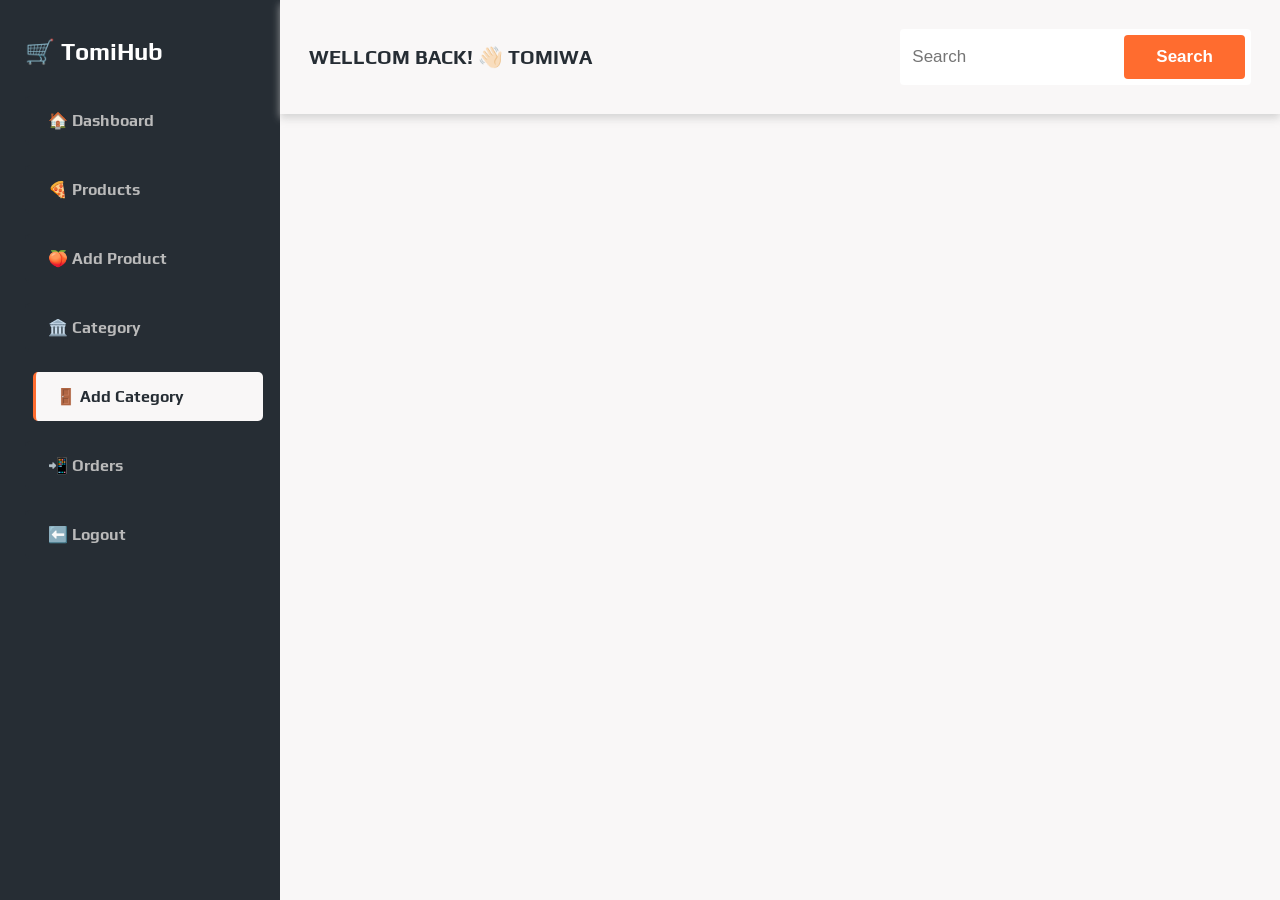
==== admin/pages/add_category.html @ 70762198 "Duplicating Header & Sidebar to other page" ====
<!DOCTYPE html>
<html lang="en">
<head>
  <meta charset="UTF-8">
  <meta name="viewport" content="width=device-width, initial-scale=1.0">
  <title>Add Category</title>
  <link rel="icon" href="data:image/svg+xml,<svg xmlns='http://www.w3.org/2000/svg' viewBox='0 0 100 100'><text y='.9em' font-size='90'>🛒</text></svg>">
  <link rel="stylesheet" href="../css/variable.css">
  <link rel="stylesheet" href="../css/index.css">
</head>
<body>
  <!--====== HEADER ======== -->
  <header>
    <div class="greeting">
      WELlCOM back! 👋🏻 tomiwa
    </div>
    <div class="search-box">
      <input type="text" placeholder="Search">
      <button>Search</button>
    </div>
  </header>

  <!--=========== SIDE BAR =========== -->
  <aside>
    <div class="logo">
      🛒 TomiHub
    </div>
    <ul>
      <a href="index.html"><li>🏠 Dashboard</li></a>
      <a href="product.html"><li>🍕 Products</li></a>
      <a href="add_product.html"><li>🍑 Add Product</li></a>
      <a href="category.html"><li>🏛️ Category</li></a>
      <a href="add_category.html"class="active"><li>🚪 Add Category</li></a>
      <a href="order.html"><li>📲 Orders</li></a>
      <a href=""><li>⬅️ Logout</li></a>
    </ul>
  </aside>
  <main>
    <!-- ALL YOUR CODE SHOULD BE HERE -->
  </main>
</body>
</html>
---- admin/css/variable.css ----
@import url('https://fonts.googleapis.com/css2?family=Play:wght@400;700&display=swap');
:root{
  --font-family: "Play", sans-serif;
  --dark-color: #262D34;
  --light-pinkish-bg: #F9F7F7;
  --heading-fs: 1.25rem;
  --link-fs: 16px;
  --th-bg: #F6F8FB;
  --red-like-color: #FF6C2F;
}

*{
  padding: 0;
  margin: 0;
  box-sizing: border-box;
  list-style: none;
  text-decoration: none;
}
body{
  font-family: var(--font-family);
  color: var(--dark-color);
  background-color: var(--light-pinkish-bg);
}
img{
  width: 100%;
  display: block;
}
---- admin/css/index.css ----
body{
  position: relative;
}
header{
  display: flex;
  justify-content: space-between;
  align-items: center;
  position: fixed;
  left: 280px;
  right: 0;
  top: 0;
  padding: 29px;
  background-color: var(--light-pinkish-bg);
  box-shadow: 0 4px 8px rgba(196, 196, 196, 0.704);
  z-index: 9999;
}
header .greeting{
  font-size: var(--heading-fs);
  font-weight: 700;
  text-transform: uppercase;
}
header .search-box{
  padding: 6px;
  border-radius: 4px;
  font-size: 16px;
  /* border: 1px solid var(--dark-color); */
  display: flex;
  padding-left: 12px;
  background-color: white;
}
header input{
  border: none;
  background-color: transparent;
  outline: none;
  font-size: 17px;
  color: var(--dark-color);
}
header button{
  padding: 12px  32px;  
  border: none;
  background-color: var(--red-like-color);
  color: white;
  font-size: 17px;
  font-weight: 600;
  border-radius: 4px;
}
/*======== SIDE BAR ========= */
aside{
  background-color: var(--dark-color);
  position: fixed;
  top: 0;
  left: 0;
  width: 280px;
  bottom: 0;
  color: white;
  padding: 38px 25px;
}
.logo{
  font-size:  1.5rem;
  font-weight: bold;
}
aside ul{
  margin-top: 30px;
  display: flex;
  flex-direction: column;
  gap: 20px;
}
aside a{
  color: rgb(186, 186, 186);
  font-size: var(--link-fs);
  font-weight: bold;
  transition: 0.4s;
}
aside li{
  border-left: solid var(--dark-color);
  border-radius: 5px;
  padding: 15px 20px;
  transition: 0.4s;
}
aside a:hover{
  color: var(--dark-color);
  li{
    border-left: solid var(--red-like-color);
    background-color: #F9F7F7;
    transform: translateX(8px);
  }
}
.active{
  color: var(--dark-color);
  li{
    border-left: solid var(--red-like-color);
    background-color: #F9F7F7;
    transform: translateX(8px);
  }
}
/*=========== MAIN============= */
main{
  position: absolute;
  left: 280px;
  top: 120px;
  right: 0;
}
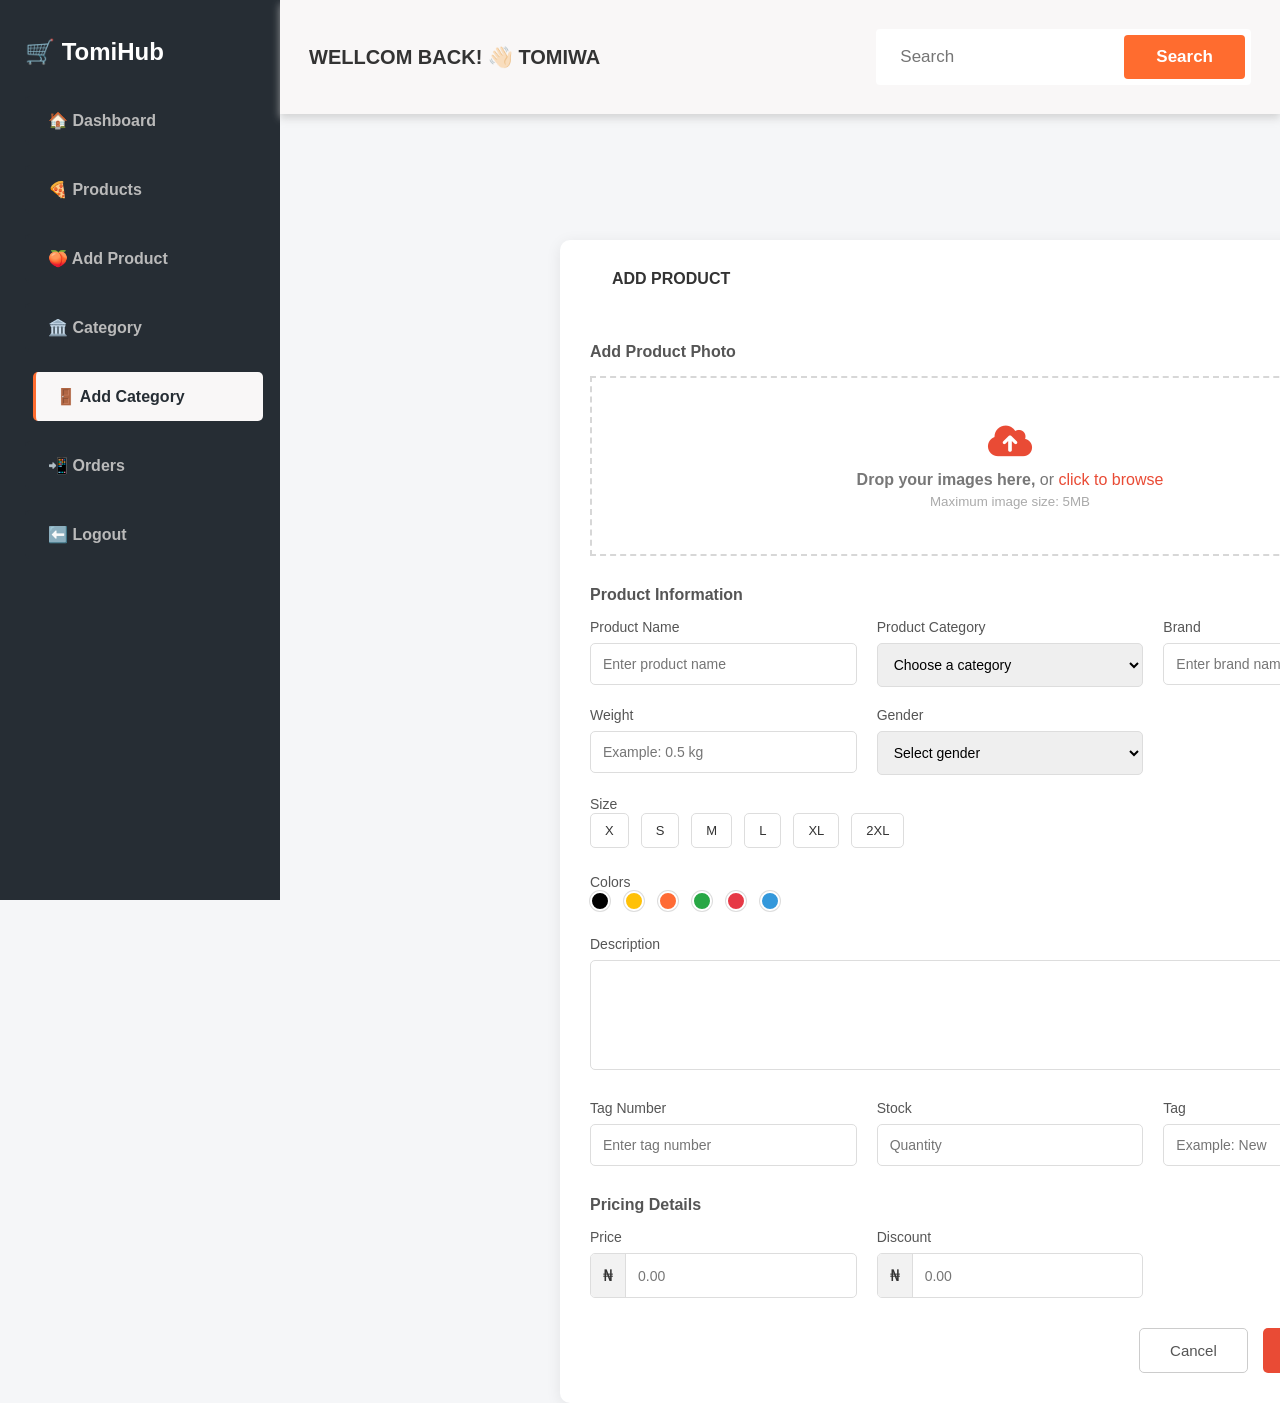
==== commit a4c50f6a: "mess" ====
--- a/admin/pages/add_category.html
+++ b/admin/pages/add_category.html
@@ -7,6 +7,9 @@
   <link rel="icon" href="data:image/svg+xml,<svg xmlns='http://www.w3.org/2000/svg' viewBox='0 0 100 100'><text y='.9em' font-size='90'>🛒</text></svg>">
   <link rel="stylesheet" href="../css/variable.css">
   <link rel="stylesheet" href="../css/index.css">
+  <link rel="stylesheet" href="../css/add_category.css">
+  <link rel="stylesheet" href="https://cdnjs.cloudflare.com/ajax/libs/font-awesome/6.5.2/css/all.min.css">
+
 </head>
 <body>
   <!--====== HEADER ======== -->
@@ -37,6 +40,226 @@
   </aside>
   <main>
     <!-- ALL YOUR CODE SHOULD BE HERE -->
+
+    <main class="container">
+
+        <h2>Add Product</h2>
+        <section>
+            <h4>Add Product Photo</h4>
+
+            <label for="product-image" class="upload-box">
+                <i class="fa-solid fa-cloud-arrow-up"></i>
+
+                <p>
+                    <strong>Drop your images here,</strong>
+                    or <span>click to browse</span>
+                </p>
+
+                <small>Maximum image size: 5MB</small>
+            </label>
+
+            <input type="file" id="product-image" accept="image/*">
+        </section>
+
+        <section>
+            <h4>Product Information</h4>
+
+            <div class="grid">
+
+                <div class="input-box">
+                    <label>Product Name</label>
+                    <input type="text" placeholder="Enter product name">
+                </div>
+
+                <div class="input-box">
+                    <label>Product Category</label>
+
+                    <select>
+                        <option>Choose a category</option>
+                        <option>T-Shirts</option>
+                        <option>Shirts</option>
+                        <option>Jeans</option>
+                        <option>Shoes</option>
+                        <option>Oversized Hoodie</option>
+                    </select>
+                </div>
+
+                <div class="input-box">
+                    <label>Brand</label>
+                    <input type="text" placeholder="Enter brand name">
+                </div>
+
+                <div class="input-box">
+                    <label>Weight</label>
+                    <input type="text" placeholder="Example: 0.5 kg">
+                </div>
+
+                <div class="input-box">
+                    <label>Gender</label>
+
+                    <select>
+                        <option>Select gender</option>
+                        <option>Male</option>
+                        <option>Female</option>
+                        <option>Unisex</option>
+                    </select>
+                </div>
+
+            </div>
+
+            <div class="size-section">
+
+                <label>Size</label>
+
+                <div class="sizes">
+
+                    <label>
+                        <input type="checkbox">
+                        <span>X</span>
+                    </label>
+
+                    <label>
+                        <input type="checkbox">
+                        <span>S</span>
+                    </label>
+
+                    <label>
+                        <input type="checkbox">
+                        <span>M</span>
+                    </label>
+
+                    <label>
+                        <input type="checkbox">
+                        <span>L</span>
+                    </label>
+
+                    <label>
+                        <input type="checkbox">
+                        <span>XL</span>
+                    </label>
+
+                    <label>
+                        <input type="checkbox">
+                        <span>2XL</span>
+                    </label>
+
+                </div>
+
+            </div>
+
+            <div class="color-section">
+
+                <label>Colors</label>
+
+                <div class="colors">
+
+                    <button class="color black"></button>
+                    <button class="color yellow"></button>
+                    <button class="color orange"></button>
+                    <button class="color green"></button>
+                    <button class="color red"></button>
+                    <button class="color blue"></button>
+
+                </div>
+
+            </div>
+
+            <div class="input-box description">
+
+                <label>Description</label>
+
+                <textarea
+                    placeholder="Enter description about the product">
+                </textarea>
+
+            </div>
+
+        </section>
+
+        <section>
+
+            <div class="grid">
+
+                <div class="input-box">
+                    <label>Tag Number</label>
+                    <input type="text" placeholder="Enter tag number">
+                </div>
+
+                <div class="input-box">
+                    <label>Stock</label>
+                    <input type="number" placeholder="Quantity">
+                </div>
+
+                <div class="input-box">
+                    <label>Tag</label>
+                    <input type="text" placeholder="Example: New">
+                </div>
+
+            </div>
+
+        </section>
+
+        <section>
+
+            <h4>Pricing Details</h4>
+
+            <div class="grid">
+
+                <div class="input-box">
+
+                    <label>Price</label>
+
+                    <div class="money-input">
+
+                        <span>₦</span>
+
+                        <input
+                            type="number"
+                            placeholder="0.00">
+
+                    </div>
+
+                </div>
+
+
+                <div class="input-box">
+
+                    <label>Discount</label>
+
+                    <div class="money-input">
+
+                        <span>₦</span>
+
+                        <input
+                            type="number"
+                            placeholder="0.00">
+
+                    </div>
+
+                </div>
+
+            </div>
+
+        </section>
+
+        <div class="buttons">
+
+            <button class="cancel">
+                Cancel
+            </button>
+
+            <button class="save">
+
+                <i class="fa-solid fa-floppy-disk"></i>
+
+                Save Product
+
+            </button>
+
+        </div>
+
+    </main>
+    
   </main>
 </body>
 </html>
--- a/admin/css/index.css
+++ b/admin/css/index.css
@@ -99,4 +99,59 @@
   left: 280px;
   top: 120px;
   right: 0;
-}+  padding-inline: 40px;
+  padding-block: 40px;;
+}
+.statistic_container{
+  display: grid;
+  grid-template-columns: repeat(2, 1fr);
+  gap: 20px;
+  /* margin-top: 40px; */
+}
+ .box{
+  background-color: white;
+  padding: 30px 24px;
+  border-top-left-radius: 12px;
+  border-top-right-radius: 12px;
+  display: flex;
+  justify-content: space-between;
+  align-items: center;
+  border-bottom: 2px solid var(--red-like-color);
+}
+.product_box , .category_box{
+  border-bottom: 2px solid var(--dark-color);
+}
+.box span{
+  font-size: 20px;
+}
+.table-container{
+  background-color: white;
+  margin-top: 40px;
+  padding-block: 20px;
+  border-radius: 10px;
+}
+h2{
+  font-size: var(--link-fs);
+  padding-inline:  22px;
+  padding-block: 0 25px;
+  text-transform: uppercase;
+}
+table{
+  width: 100%;
+  font-size: var(--link-fs);
+  border-collapse: collapse;
+
+}
+thead{
+  background-color: var(--th-bg);
+}
+
+td,th{
+  padding-block: 28px;
+  padding-left: 22px;
+  text-align: left;
+  border-bottom: 1px solid var(--dark-color);
+}
+tr:hover{
+  background-color: rgba(241, 241, 241, 0.637);
+}
--- a/admin/css/add_category.css
+++ b/admin/css/add_category.css
@@ -0,0 +1,312 @@
+* {
+    margin: 0;
+    padding: 0;
+    box-sizing: border-box;
+}
+
+body {
+    font-family: Arial, sans-serif;
+    background-color: #f5f6f8;
+    color: #333;
+    padding: 30px;
+}
+
+.container {
+    width: 90%;
+    max-width: 1100px;
+    margin: auto;
+    background-color: white;
+    padding: 30px;
+    border-radius: 10px;
+    box-shadow: 0 3px 15px rgba(0, 0, 0, 0.08);
+}
+
+h2 {
+    margin-bottom: 30px;
+}
+
+h4 {
+    margin-bottom: 15px;
+    color: #555;
+}
+
+section {
+    margin-bottom: 30px;
+}
+
+.upload-box {
+    height: 180px;
+    border: 2px dashed #d7d7d7;
+
+    display: flex;
+    flex-direction: column;
+
+    justify-content: center;
+    align-items: center;
+
+    cursor: pointer;
+
+    color: #777;
+}
+
+.upload-box i {
+    color: #e94b35;
+    font-size: 35px;
+
+    margin-bottom: 12px;
+}
+
+.upload-box p {
+    margin-bottom: 5px;
+}
+
+.upload-box span {
+    color: #e94b35;
+}
+
+.upload-box small {
+    color: #aaa;
+}
+
+#product-image {
+    display: none;
+}
+
+.grid {
+    display: grid;
+
+    grid-template-columns:
+        repeat(3, 1fr);
+
+    gap: 20px;
+}
+
+.input-box {
+    display: flex;
+
+    flex-direction: column;
+}
+
+.input-box label,
+.size-section > label,
+.color-section > label {
+    font-size: 14px;
+
+    margin-bottom: 8px;
+
+    color: #555;
+}
+
+input,
+select,
+textarea {
+    width: 100%;
+
+    border: 1px solid #ddd;
+
+    padding: 12px;
+
+    border-radius: 5px;
+
+    outline: none;
+
+    font-size: 14px;
+}
+
+input:focus,
+select:focus,
+textarea:focus {
+    border-color: #e94b35;
+}
+
+.size-section {
+    margin-top: 20px;
+}
+
+.sizes {
+    display: flex;
+
+    flex-wrap: wrap;
+
+    gap: 12px;
+}
+
+.sizes label {
+    position: relative;
+
+    cursor: pointer;
+}
+
+.sizes input {
+    display: none;
+}
+
+.sizes span {
+    display: block;
+
+    padding: 9px 14px;
+
+    border: 1px solid #ddd;
+
+    border-radius: 5px;
+
+    font-size: 13px;
+}
+
+.sizes input:checked + span {
+    background-color: #e94b35;
+
+    color: white;
+
+    border-color: #e94b35;
+}
+
+.color-section {
+    margin-top: 25px;
+}
+
+.colors {
+    display: flex;
+
+    gap: 14px;
+}
+
+.color {
+    width: 20px;
+
+    height: 20px;
+
+    border-radius: 50%;
+
+    border: 2px solid white;
+
+    cursor: pointer;
+
+    box-shadow:
+        0 0 0 1px #ddd;
+}
+
+.black {
+    background-color: black;
+}
+
+.yellow {
+    background-color: #ffc107;
+}
+
+.orange {
+    background-color: #ff6b35;
+}
+
+.green {
+    background-color: #28a745;
+}
+
+.red {
+    background-color: #e63946;
+}
+
+.blue {
+    background-color: #3498db;
+}
+
+.description {
+    margin-top: 25px;
+}
+
+textarea {
+    height: 110px;
+
+    resize: vertical;
+}
+
+.money-input {
+    display: flex;
+
+    align-items: center;
+
+    border: 1px solid #ddd;
+
+    border-radius: 5px;
+
+    overflow: hidden;
+}
+
+.money-input span {
+    padding: 12px;
+
+    background-color: #f2f2f2;
+
+    border-right: 1px solid #ddd;
+}
+
+.money-input input {
+    border: none;
+}
+
+.buttons {
+    display: flex;
+
+    justify-content: flex-end;
+
+    gap: 15px;
+
+    margin-top: 30px;
+}
+
+.buttons button {
+    border: none;
+
+    padding: 13px 30px;
+
+    border-radius: 5px;
+
+    cursor: pointer;
+
+    font-size: 15px;
+}
+
+.cancel {
+    background-color: white;
+
+    border: 1px solid #ccc !important;
+
+    color: #555;
+}
+
+.save {
+    background-color: #e94b35;
+
+    color: white;
+}
+
+.save:hover {
+    background-color: #c93d2a;
+}
+
+/* Responsive Design */
+@media (max-width: 768px) {
+
+    body {
+        padding: 10px;
+    }
+
+    .container {
+        width: 100%;
+
+        padding: 20px;
+    }
+
+    .grid {
+        grid-template-columns: 1fr;
+    }
+
+    .buttons {
+        flex-direction: column;
+    }
+
+    .buttons button {
+        width: 100%;
+    }
+
+}
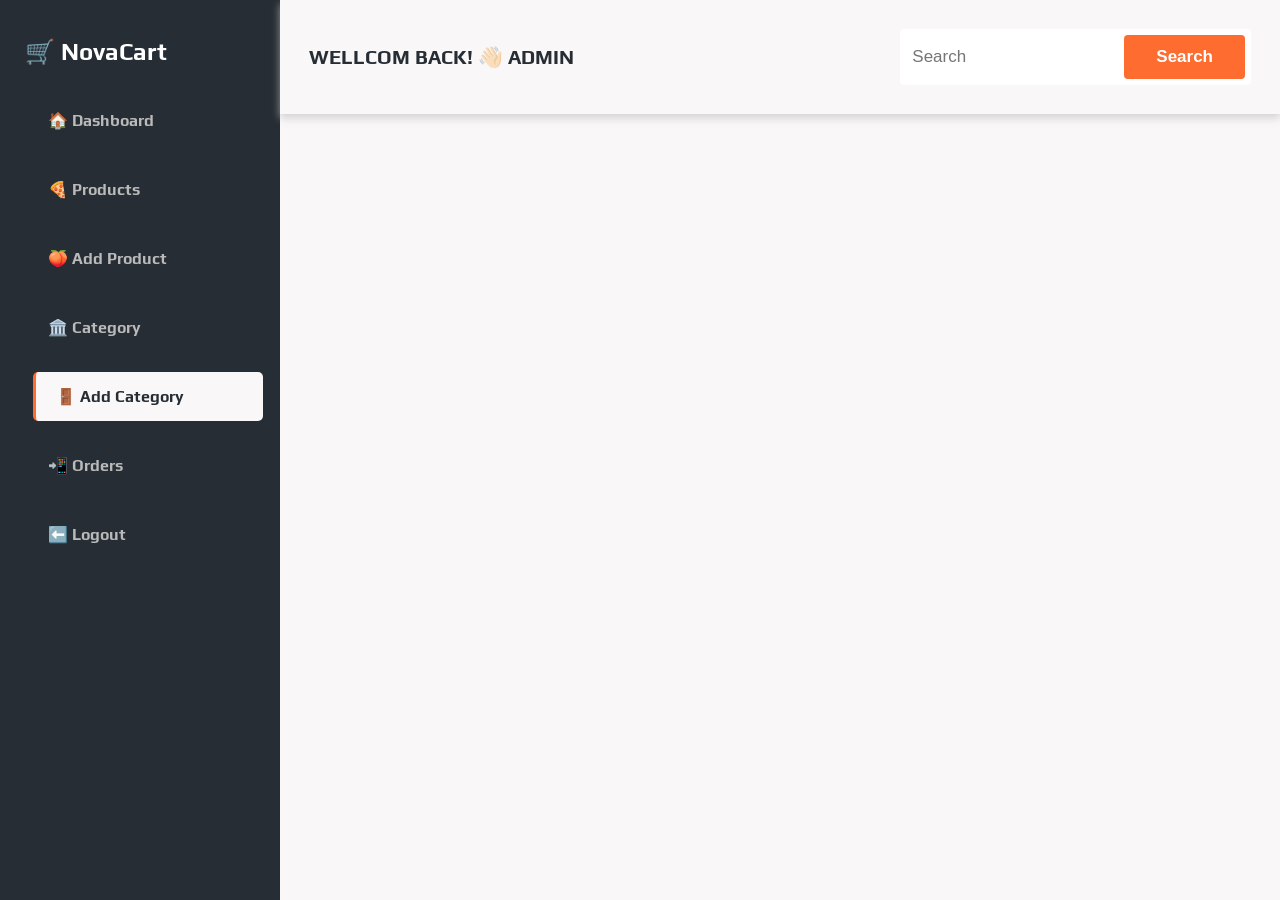
==== commit 35002600: "Adding tomiwa order and login code" ====
--- a/admin/pages/add_category.html
+++ b/admin/pages/add_category.html
@@ -7,15 +7,12 @@
   <link rel="icon" href="data:image/svg+xml,<svg xmlns='http://www.w3.org/2000/svg' viewBox='0 0 100 100'><text y='.9em' font-size='90'>🛒</text></svg>">
   <link rel="stylesheet" href="../css/variable.css">
   <link rel="stylesheet" href="../css/index.css">
-  <link rel="stylesheet" href="../css/add_category.css">
-  <link rel="stylesheet" href="https://cdnjs.cloudflare.com/ajax/libs/font-awesome/6.5.2/css/all.min.css">
-
 </head>
 <body>
   <!--====== HEADER ======== -->
   <header>
     <div class="greeting">
-      WELlCOM back! 👋🏻 tomiwa
+      WELlCOM back! 👋🏻 Admin
     </div>
     <div class="search-box">
       <input type="text" placeholder="Search">
@@ -26,7 +23,7 @@
   <!--=========== SIDE BAR =========== -->
   <aside>
     <div class="logo">
-      🛒 TomiHub
+      🛒 NovaCart
     </div>
     <ul>
       <a href="index.html"><li>🏠 Dashboard</li></a>
@@ -40,226 +37,6 @@
   </aside>
   <main>
     <!-- ALL YOUR CODE SHOULD BE HERE -->
-
-    <main class="container">
-
-        <h2>Add Product</h2>
-        <section>
-            <h4>Add Product Photo</h4>
-
-            <label for="product-image" class="upload-box">
-                <i class="fa-solid fa-cloud-arrow-up"></i>
-
-                <p>
-                    <strong>Drop your images here,</strong>
-                    or <span>click to browse</span>
-                </p>
-
-                <small>Maximum image size: 5MB</small>
-            </label>
-
-            <input type="file" id="product-image" accept="image/*">
-        </section>
-
-        <section>
-            <h4>Product Information</h4>
-
-            <div class="grid">
-
-                <div class="input-box">
-                    <label>Product Name</label>
-                    <input type="text" placeholder="Enter product name">
-                </div>
-
-                <div class="input-box">
-                    <label>Product Category</label>
-
-                    <select>
-                        <option>Choose a category</option>
-                        <option>T-Shirts</option>
-                        <option>Shirts</option>
-                        <option>Jeans</option>
-                        <option>Shoes</option>
-                        <option>Oversized Hoodie</option>
-                    </select>
-                </div>
-
-                <div class="input-box">
-                    <label>Brand</label>
-                    <input type="text" placeholder="Enter brand name">
-                </div>
-
-                <div class="input-box">
-                    <label>Weight</label>
-                    <input type="text" placeholder="Example: 0.5 kg">
-                </div>
-
-                <div class="input-box">
-                    <label>Gender</label>
-
-                    <select>
-                        <option>Select gender</option>
-                        <option>Male</option>
-                        <option>Female</option>
-                        <option>Unisex</option>
-                    </select>
-                </div>
-
-            </div>
-
-            <div class="size-section">
-
-                <label>Size</label>
-
-                <div class="sizes">
-
-                    <label>
-                        <input type="checkbox">
-                        <span>X</span>
-                    </label>
-
-                    <label>
-                        <input type="checkbox">
-                        <span>S</span>
-                    </label>
-
-                    <label>
-                        <input type="checkbox">
-                        <span>M</span>
-                    </label>
-
-                    <label>
-                        <input type="checkbox">
-                        <span>L</span>
-                    </label>
-
-                    <label>
-                        <input type="checkbox">
-                        <span>XL</span>
-                    </label>
-
-                    <label>
-                        <input type="checkbox">
-                        <span>2XL</span>
-                    </label>
-
-                </div>
-
-            </div>
-
-            <div class="color-section">
-
-                <label>Colors</label>
-
-                <div class="colors">
-
-                    <button class="color black"></button>
-                    <button class="color yellow"></button>
-                    <button class="color orange"></button>
-                    <button class="color green"></button>
-                    <button class="color red"></button>
-                    <button class="color blue"></button>
-
-                </div>
-
-            </div>
-
-            <div class="input-box description">
-
-                <label>Description</label>
-
-                <textarea
-                    placeholder="Enter description about the product">
-                </textarea>
-
-            </div>
-
-        </section>
-
-        <section>
-
-            <div class="grid">
-
-                <div class="input-box">
-                    <label>Tag Number</label>
-                    <input type="text" placeholder="Enter tag number">
-                </div>
-
-                <div class="input-box">
-                    <label>Stock</label>
-                    <input type="number" placeholder="Quantity">
-                </div>
-
-                <div class="input-box">
-                    <label>Tag</label>
-                    <input type="text" placeholder="Example: New">
-                </div>
-
-            </div>
-
-        </section>
-
-        <section>
-
-            <h4>Pricing Details</h4>
-
-            <div class="grid">
-
-                <div class="input-box">
-
-                    <label>Price</label>
-
-                    <div class="money-input">
-
-                        <span>₦</span>
-
-                        <input
-                            type="number"
-                            placeholder="0.00">
-
-                    </div>
-
-                </div>
-
-
-                <div class="input-box">
-
-                    <label>Discount</label>
-
-                    <div class="money-input">
-
-                        <span>₦</span>
-
-                        <input
-                            type="number"
-                            placeholder="0.00">
-
-                    </div>
-
-                </div>
-
-            </div>
-
-        </section>
-
-        <div class="buttons">
-
-            <button class="cancel">
-                Cancel
-            </button>
-
-            <button class="save">
-
-                <i class="fa-solid fa-floppy-disk"></i>
-
-                Save Product
-
-            </button>
-
-        </div>
-
-    </main>
-    
   </main>
 </body>
 </html>
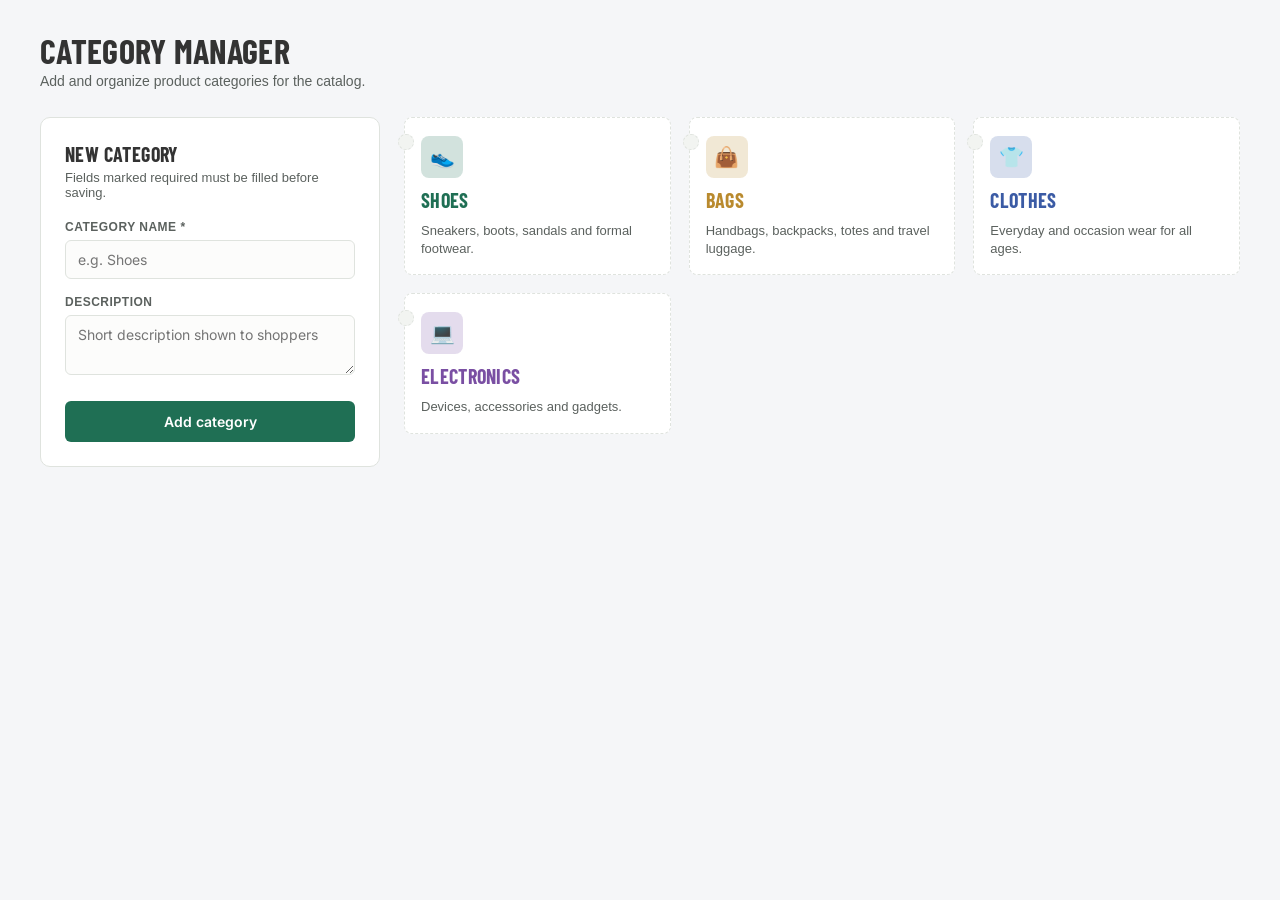
==== commit 6e32aa01: "cimmit" ====
--- a/admin/pages/add_category.html
+++ b/admin/pages/add_category.html
@@ -1,42 +1,80 @@
 <!DOCTYPE html>
 <html lang="en">
 <head>
-  <meta charset="UTF-8">
-  <meta name="viewport" content="width=device-width, initial-scale=1.0">
-  <title>Add Category</title>
-  <link rel="icon" href="data:image/svg+xml,<svg xmlns='http://www.w3.org/2000/svg' viewBox='0 0 100 100'><text y='.9em' font-size='90'>🛒</text></svg>">
-  <link rel="stylesheet" href="../css/variable.css">
-  <link rel="stylesheet" href="../css/index.css">
+<meta charset="UTF-8">
+<meta name="viewport" content="width=device-width, initial-scale=1.0">
+<title>Category Manager — Admin</title>
+<link rel="preconnect" href="https://fonts.googleapis.com">
+<link href="https://fonts.googleapis.com/css2?family=Barlow+Condensed:wght@600;700&family=Inter:wght@400;500;600&family=IBM+Plex+Mono:wght@500&display=swap" rel="stylesheet">
+<link rel="stylesheet" href="../css/add_category.css">
 </head>
 <body>
-  <!--====== HEADER ======== -->
-  <header>
-    <div class="greeting">
-      WELlCOM back! 👋🏻 Admin
+
+<div class="topbar">
+  <div>
+    <h1>Category Manager</h1>
+    <p>Add and organize product categories for the catalog.</p>
+  </div>
+</div>
+
+<div class="layout">
+
+  <div class="form-panel">
+    <h2>New Category</h2>
+    <p class="sub">Fields marked required must be filled before saving.</p>
+
+    <form>
+        <div class="field">
+        <label for="catName">Category name *</label>
+        <input type="text" id="catName" name="name" placeholder="e.g. Shoes" required>
+      </div>
+
+      <div class="field">
+        <label for="catDesc">Description</label>
+        <textarea id="catDesc" placeholder="Short description shown to shoppers"></textarea>
+      </div>
+
+      <button class="submit-btn">Add category</button>
+    </form>
+  </div>
+
+  <div class="grid">
+
+    <div class="tag-card">
+      <div class="tag-top">
+        <div class="tag-icon" style="background:#1F6F5433">👟</div>
+      </div>
+      <h3 class="tag-name" style="color:#1F6F54">Shoes</h3>
+      <p class="tag-desc">Sneakers, boots, sandals and formal footwear.</p>
     </div>
-    <div class="search-box">
-      <input type="text" placeholder="Search">
-      <button>Search</button>
+
+    <div class="tag-card">
+      <div class="tag-top">
+        <div class="tag-icon" style="background:#B98A2E33">👜</div>
+      </div>
+      <h3 class="tag-name" style="color:#B98A2E">Bags</h3>
+      <p class="tag-desc">Handbags, backpacks, totes and travel luggage.</p>
     </div>
-  </header>
 
-  <!--=========== SIDE BAR =========== -->
-  <aside>
-    <div class="logo">
-      🛒 NovaCart
+    <div class="tag-card">
+      <div class="tag-top">
+        <div class="tag-icon" style="background:#3B5BA533">👕</div>
+      </div>
+      <h3 class="tag-name" style="color:#3B5BA5">Clothes</h3>
+      <p class="tag-desc">Everyday and occasion wear for all ages.</p>
     </div>
-    <ul>
-      <a href="index.html"><li>🏠 Dashboard</li></a>
-      <a href="product.html"><li>🍕 Products</li></a>
-      <a href="add_product.html"><li>🍑 Add Product</li></a>
-      <a href="category.html"><li>🏛️ Category</li></a>
-      <a href="add_category.html"class="active"><li>🚪 Add Category</li></a>
-      <a href="order.html"><li>📲 Orders</li></a>
-      <a href=""><li>⬅️ Logout</li></a>
-    </ul>
-  </aside>
-  <main>
-    <!-- ALL YOUR CODE SHOULD BE HERE -->
-  </main>
+
+    <div class="tag-card">
+      <div class="tag-top">
+        <div class="tag-icon" style="background:#7A4FA333">💻</div>
+      </div>
+      <h3 class="tag-name" style="color:#7A4FA3">Electronics</h3>
+      <p class="tag-desc">Devices, accessories and gadgets.</p>
+    </div>
+
+  </div>
+
+</div>
+
 </body>
 </html>
--- a/admin/css/add_category.css
+++ b/admin/css/add_category.css
@@ -0,0 +1,189 @@
+* {
+    margin: 0;
+    padding: 0;
+    box-sizing: border-box;
+}
+
+body {
+    font-family: Arial, sans-serif;
+    background-color: #f5f6f8;
+    color: #333;
+    min-height:100vh;
+    padding: 30px;
+}
+
+.topbar{
+    display:flex;
+    align-items:baseline;
+    justify-content:space-between;
+    max-width:1200px;
+    margin:0 auto 28px;
+    flex-wrap:wrap;
+    gap:8px;
+  }
+.topbar h1{
+    font-family:'Barlow Condensed', sans-serif;
+    font-weight:700;
+    font-size:34px;
+    letter-spacing:0.3px;
+    margin:0;
+    text-transform:uppercase;
+  }
+.topbar p{
+    margin:2px 0 0;
+    color:var(--ink-soft);
+    font-size:14px;
+  }
+.layout{
+    max-width:1200px;
+    margin:0 auto;
+    display:grid;
+    grid-template-columns:340px 1fr;
+    gap:24px;
+    align-items:start;
+  }
+
+  @media (max-width:820px){
+.layout{grid-template-columns:1fr;}
+  }
+
+.form-panel{
+    background:var(--panel);
+    border:1px solid var(--line);
+    border-radius:var(--radius);
+    padding:24px;
+    position:sticky;
+    top:32px;
+  }
+.form-panel h2{
+    font-family:'Barlow Condensed', sans-serif;
+    text-transform:uppercase;
+    font-size:20px;
+    letter-spacing:0.4px;
+    margin:0 0 4px;
+  }
+.form-panel .sub{
+    color:var(--ink-soft);
+    font-size:13px;
+    margin:0 0 20px;
+  }
+
+.field{margin-bottom:16px;}
+.field label{
+    display:block;
+    font-size:12px;
+    font-weight:600;
+    color:var(--ink-soft);
+    text-transform:uppercase;
+    letter-spacing:0.5px;
+    margin-bottom:6px;
+  }
+.field input[type="text"],
+.field textarea{
+    width:100%;
+    border:1px solid var(--line);
+    border-radius:6px;
+    padding:10px 12px;
+    font-family:'Inter', sans-serif;
+    font-size:14px;
+    background:#FCFCFB;
+    color:var(--ink);
+    transition:border-color .15s ease;
+  }
+.field input[type="text"]:focus,
+.field textarea:focus{
+    outline:none;
+    border-color:var(--primary);
+    background:#fff;
+  }
+.field textarea{resize:vertical; min-height:60px;}
+
+.submit-btn{
+    width:100%;
+    background:var(--primary);
+    color:#fff;
+    border:none;
+    border-radius:6px;
+    padding:12px;
+    font-family:'Inter', sans-serif;
+    font-weight:600;
+    font-size:14px;
+    cursor:pointer;
+    margin-top:6px;
+    transition:background .15s ease;
+  }
+.submit-btn:hover{background:var(--primary-dark);}
+
+.grid{
+    display:grid;
+    grid-template-columns:repeat(auto-fill, minmax(220px, 1fr));
+    gap:18px;
+  }
+.tag-card{
+    position:relative;
+    background:var(--panel);
+    border:1px dashed var(--line);
+    border-radius:8px;
+    padding:18px 16px 16px;
+    display:flex;
+    flex-direction:column;
+    gap:10px;
+  }
+.tag-card::before{
+    content:"";
+    position:absolute;
+    top:16px; left:-7px;
+    width:14px; height:14px;
+    background:var(--hole);
+    border:1px dashed var(--line);
+    border-radius:50%;
+  }
+
+.tag-top{
+    display:flex;
+    align-items:flex-start;
+    justify-content:space-between;
+    gap:8px;
+  }
+.tag-icon{
+    width:42px;height:42px;
+    border-radius:8px;
+    display:flex;align-items:center;justify-content:center;
+    font-size:20px;
+    flex-shrink:0;
+  }
+.tag-code{
+    font-family:'IBM Plex Mono', monospace;
+    font-size:11px;
+    color:var(--ink-soft);
+    letter-spacing:0.3px;
+  }
+.tag-name{
+    font-family:'Barlow Condensed', sans-serif;
+    font-size:20px;
+    font-weight:700;
+    text-transform:uppercase;
+    letter-spacing:0.3px;
+    margin:0;
+  }
+.tag-desc{
+    font-size:13px;
+    color:var(--ink-soft);
+    margin:0;
+    line-height:1.4;
+    flex-grow:1;
+  } 
+:root{
+    --bg: #F2F4F1;
+    --panel: #FFFFFF;
+    --ink: #16181A;
+    --ink-soft: #5B615E;
+    --line: #DFE3DE;
+    --primary: #1F6F54;
+    --primary-dark: #164F3C;
+    --primary-tint: #E6F1EC;
+    --danger: #C9503F;
+    --danger-tint: #FBEAE7;
+    --hole: #F2F4F1;
+    --radius: 10px;
+  }
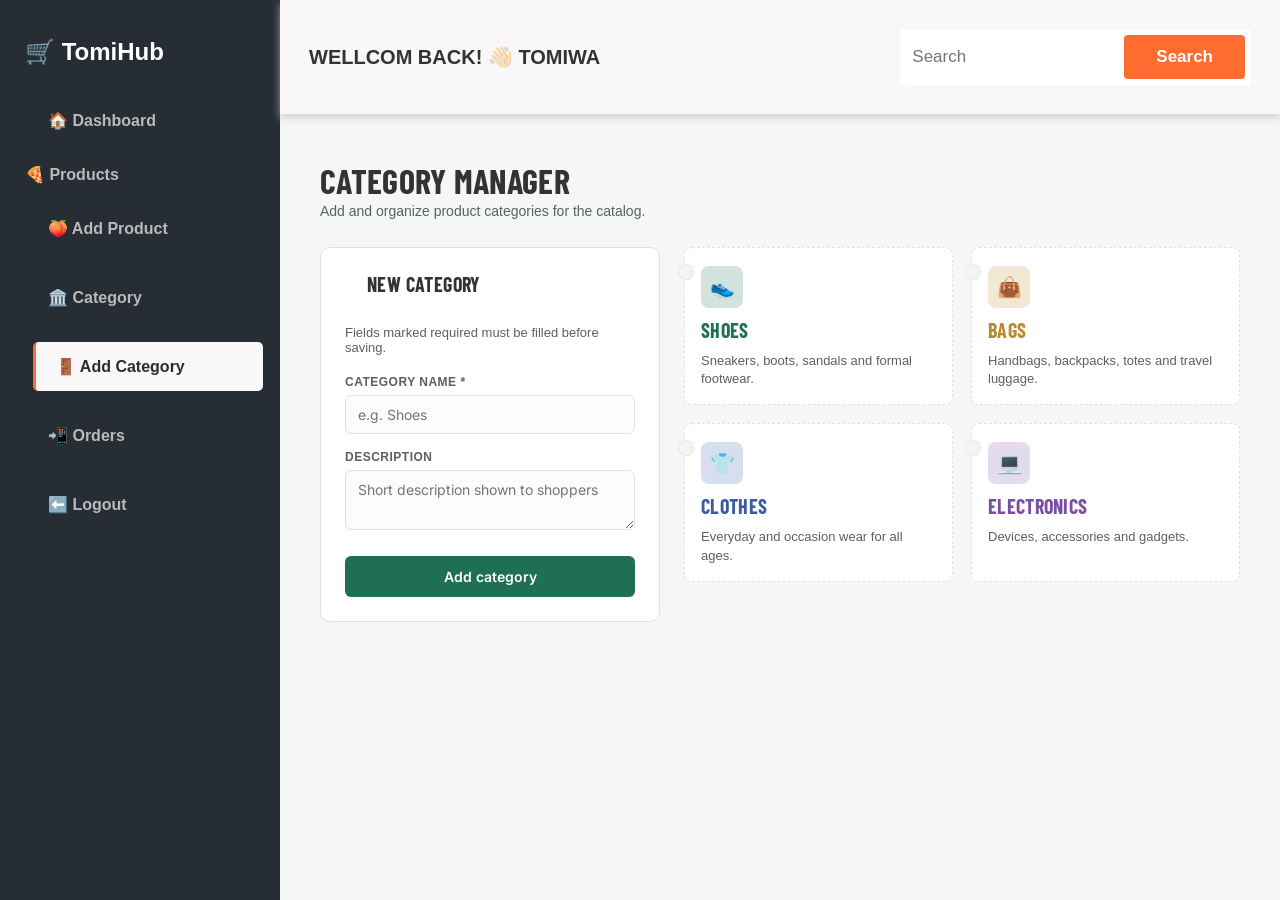
==== commit 6d270a79: "Jamal changes to mr shina branch" ====
--- a/admin/pages/add_category.html
+++ b/admin/pages/add_category.html
@@ -6,11 +6,37 @@
 <title>Category Manager — Admin</title>
 <link rel="preconnect" href="https://fonts.googleapis.com">
 <link href="https://fonts.googleapis.com/css2?family=Barlow+Condensed:wght@600;700&family=Inter:wght@400;500;600&family=IBM+Plex+Mono:wght@500&display=swap" rel="stylesheet">
+
+<link rel="stylesheet" href="../css/variable.css">
 <link rel="stylesheet" href="../css/add_category.css">
+<link rel="stylesheet" href="../css/index.css">
 </head>
 <body>
-
-<div class="topbar">
+    <header>
+      <div class="greeting">
+        WELlCOM back! 👋🏻 tomiwa
+      </div>
+      <div class="search-box">
+        <input type="text" placeholder="Search">
+        <button>Search</button>
+      </div>
+    </header>
+    <aside>
+      <div class="logo">
+        🛒 TomiHub
+      </div>
+      <ul>
+        <a href="index.html"><li>🏠 Dashboard</li></a>
+        <a href="product.html"li>🍕 Products</li></a>
+        <a href="add_product.html"><li>🍑 Add Product</li></a>
+        <a href="category.html"><li>🏛️ Category</li></a>
+        <a href="add_category.html" class="active"><li>🚪 Add Category</li></a>
+        <a href="order.html"><li>📲 Orders</li></a>
+        <a href=""><li>⬅️ Logout</li></a>
+      </ul>
+  </aside>
+  <main>
+    <div class="topbar">
   <div>
     <h1>Category Manager</h1>
     <p>Add and organize product categories for the catalog.</p>
@@ -75,6 +101,7 @@
   </div>
 
 </div>
+  </main>
 
 </body>
 </html>
--- a/admin/css/variable.css
+++ b/admin/css/variable.css
@@ -0,0 +1,27 @@
+@import url('https://fonts.googleapis.com/css2?family=Play:wght@400;700&display=swap');
+:root{
+  --font-family: "Play", sans-serif;
+  --dark-color: #262D34;
+  --light-pinkish-bg: #F9F7F7;
+  --heading-fs: 1.25rem;
+  --link-fs: 16px;
+  --th-bg: #F6F8FB;
+  --red-like-color: #FF6C2F;
+}
+
+*{
+  padding: 0;
+  margin: 0;
+  box-sizing: border-box;
+  list-style: none;
+  text-decoration: none;
+}
+body{
+  font-family: var(--font-family);
+  color: var(--dark-color);
+  background-color: var(--light-pinkish-bg);
+}
+img{
+  width: 100%;
+  display: block;
+}
--- a/admin/css/index.css
+++ b/admin/css/index.css
@@ -0,0 +1,157 @@
+body{
+  position: relative;
+}
+header{
+  display: flex;
+  justify-content: space-between;
+  align-items: center;
+  position: fixed;
+  left: 280px;
+  right: 0;
+  top: 0;
+  padding: 29px;
+  background-color: var(--light-pinkish-bg);
+  box-shadow: 0 4px 8px rgba(196, 196, 196, 0.704);
+  z-index: 9999;
+}
+header .greeting{
+  font-size: var(--heading-fs);
+  font-weight: 700;
+  text-transform: uppercase;
+}
+header .search-box{
+  padding: 6px;
+  border-radius: 4px;
+  font-size: 16px;
+  /* border: 1px solid var(--dark-color); */
+  display: flex;
+  padding-left: 12px;
+  background-color: white;
+}
+header input{
+  border: none;
+  background-color: transparent;
+  outline: none;
+  font-size: 17px;
+  color: var(--dark-color);
+}
+header button{
+  padding: 12px  32px;  
+  border: none;
+  background-color: var(--red-like-color);
+  color: white;
+  font-size: 17px;
+  font-weight: 600;
+  border-radius: 4px;
+}
+/*======== SIDE BAR ========= */
+aside{
+  background-color: var(--dark-color);
+  position: fixed;
+  top: 0;
+  left: 0;
+  width: 280px;
+  bottom: 0;
+  color: white;
+  padding: 38px 25px;
+}
+.logo{
+  font-size:  1.5rem;
+  font-weight: bold;
+}
+aside ul{
+  margin-top: 30px;
+  display: flex;
+  flex-direction: column;
+  gap: 20px;
+}
+aside a{
+  color: rgb(186, 186, 186);
+  font-size: var(--link-fs);
+  font-weight: bold;
+  transition: 0.4s;
+}
+aside li{
+  border-left: solid var(--dark-color);
+  border-radius: 5px;
+  padding: 15px 20px;
+  transition: 0.4s;
+}
+aside a:hover{
+  color: var(--dark-color);
+  li{
+    border-left: solid var(--red-like-color);
+    background-color: #F9F7F7;
+    transform: translateX(8px);
+  }
+}
+.active{
+  color: var(--dark-color);
+  li{
+    border-left: solid var(--red-like-color);
+    background-color: #F9F7F7;
+    transform: translateX(8px);
+  }
+}
+/*=========== MAIN============= */
+main{
+  position: absolute;
+  left: 280px;
+  top: 120px;
+  right: 0;
+  padding-inline: 40px;
+  padding-block: 40px;;
+}
+.statistic_container{
+  display: grid;
+  grid-template-columns: repeat(2, 1fr);
+  gap: 20px;
+  /* margin-top: 40px; */
+}
+ .box{
+  background-color: white;
+  padding: 30px 24px;
+  border-top-left-radius: 12px;
+  border-top-right-radius: 12px;
+  display: flex;
+  justify-content: space-between;
+  align-items: center;
+  border-bottom: 2px solid var(--red-like-color);
+}
+.product_box , .category_box{
+  border-bottom: 2px solid var(--dark-color);
+}
+.box span{
+  font-size: 20px;
+}
+.table-container{
+  background-color: white;
+  margin-top: 40px;
+  padding-block: 20px;
+  border-radius: 10px;
+}
+h2{
+  font-size: var(--link-fs);
+  padding-inline:  22px;
+  padding-block: 0 25px;
+  text-transform: uppercase;
+}
+table{
+  width: 100%;
+  font-size: var(--link-fs);
+  border-collapse: collapse;
+
+}
+thead{
+  background-color: var(--th-bg);
+}
+
+td,th{
+  padding-block: 28px;
+  padding-left: 22px;
+  text-align: left;
+  border-bottom: 1px solid var(--dark-color);
+}
+tr:hover{
+  background-color: rgba(241, 241, 241, 0.637);
+}
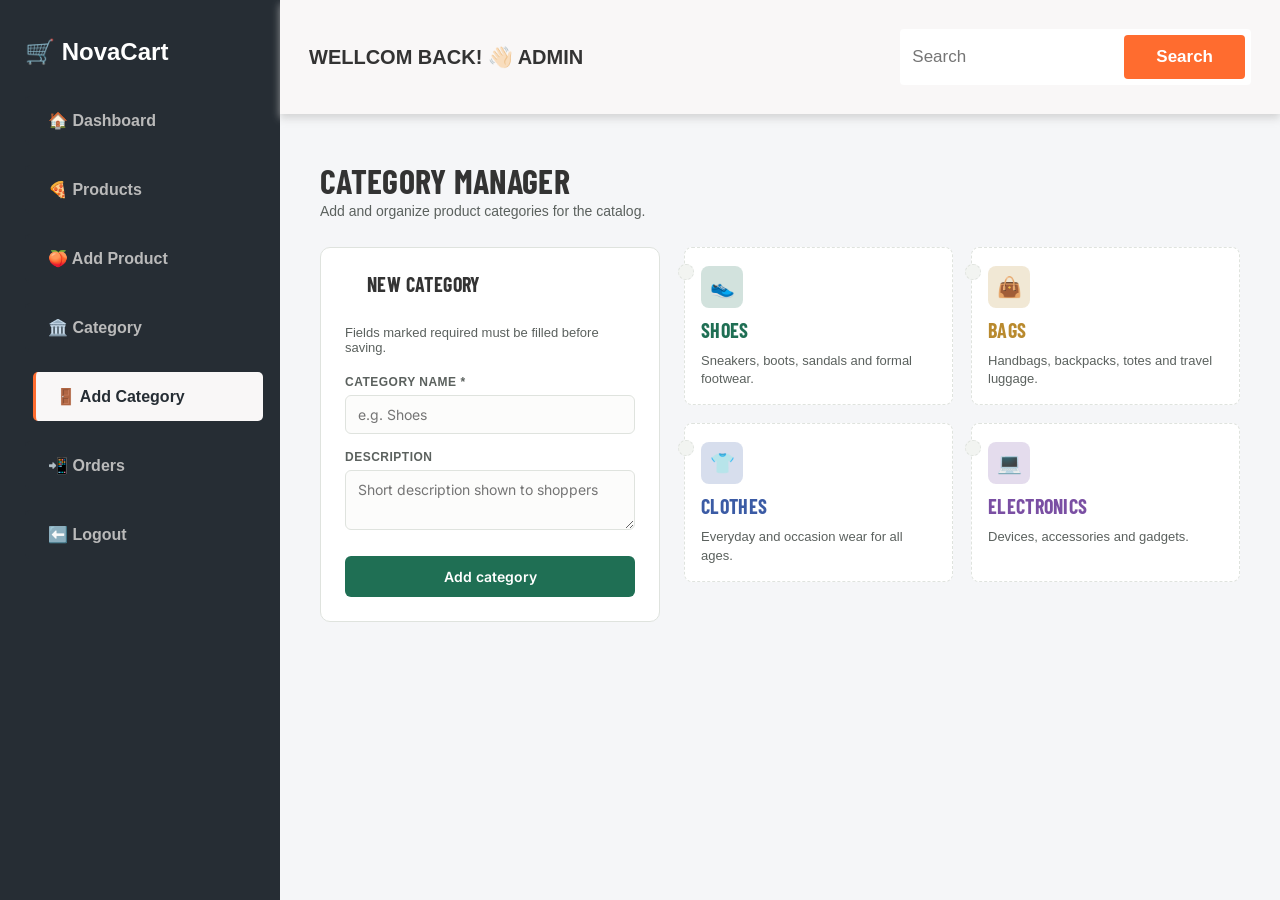
==== commit b611cfe4: "Mergin mr_shina branch to main" ====
--- a/admin/pages/add_category.html
+++ b/admin/pages/add_category.html
@@ -1,107 +1,116 @@
-<!DOCTYPE html>
+<!doctype html>
 <html lang="en">
-<head>
-<meta charset="UTF-8">
-<meta name="viewport" content="width=device-width, initial-scale=1.0">
-<title>Category Manager — Admin</title>
-<link rel="preconnect" href="https://fonts.googleapis.com">
-<link href="https://fonts.googleapis.com/css2?family=Barlow+Condensed:wght@600;700&family=Inter:wght@400;500;600&family=IBM+Plex+Mono:wght@500&display=swap" rel="stylesheet">
+  <head>
+    <meta charset="UTF-8" />
+    <meta name="viewport" content="width=device-width, initial-scale=1.0" />
+    <title>Category Manager — Admin</title>
+    <link rel="preconnect" href="https://fonts.googleapis.com" />
+    <link
+      href="https://fonts.googleapis.com/css2?family=Barlow+Condensed:wght@600;700&family=Inter:wght@400;500;600&family=IBM+Plex+Mono:wght@500&display=swap"
+      rel="stylesheet" />
 
-<link rel="stylesheet" href="../css/variable.css">
-<link rel="stylesheet" href="../css/add_category.css">
-<link rel="stylesheet" href="../css/index.css">
-</head>
-<body>
+    <link rel="stylesheet" href="../css/variable.css" />
+    <link rel="stylesheet" href="../css/add_category.css" />
+    <link rel="stylesheet" href="../css/index.css" />
+  </head>
+  <body>
+    <!--====== HEADER ======== -->
     <header>
-      <div class="greeting">
-        WELlCOM back! 👋🏻 tomiwa
-      </div>
+      <div class="greeting">WELlCOM back! 👋🏻 Admin</div>
       <div class="search-box">
-        <input type="text" placeholder="Search">
+        <input type="text" placeholder="Search" />
         <button>Search</button>
       </div>
     </header>
+
+    <!--=========== SIDE BAR =========== -->
     <aside>
-      <div class="logo">
-        🛒 TomiHub
-      </div>
+      <div class="logo">🛒 NovaCart</div>
       <ul>
         <a href="index.html"><li>🏠 Dashboard</li></a>
-        <a href="product.html"li>🍕 Products</li></a>
+        <a href="product.html"><li>🍕 Products</li></a>
         <a href="add_product.html"><li>🍑 Add Product</li></a>
         <a href="category.html"><li>🏛️ Category</li></a>
         <a href="add_category.html" class="active"><li>🚪 Add Category</li></a>
         <a href="order.html"><li>📲 Orders</li></a>
         <a href=""><li>⬅️ Logout</li></a>
       </ul>
-  </aside>
-  <main>
-    <div class="topbar">
-  <div>
-    <h1>Category Manager</h1>
-    <p>Add and organize product categories for the catalog.</p>
-  </div>
-</div>
-
-<div class="layout">
-
-  <div class="form-panel">
-    <h2>New Category</h2>
-    <p class="sub">Fields marked required must be filled before saving.</p>
-
-    <form>
-        <div class="field">
-        <label for="catName">Category name *</label>
-        <input type="text" id="catName" name="name" placeholder="e.g. Shoes" required>
+    </aside>
+    <main>
+      <div class="topbar">
+        <div>
+          <h1>Category Manager</h1>
+          <p>Add and organize product categories for the catalog.</p>
+        </div>
       </div>
 
-      <div class="field">
-        <label for="catDesc">Description</label>
-        <textarea id="catDesc" placeholder="Short description shown to shoppers"></textarea>
+      <div class="layout">
+        <div class="form-panel">
+          <h2>New Category</h2>
+          <p class="sub">
+            Fields marked required must be filled before saving.
+          </p>
+
+          <form>
+            <div class="field">
+              <label for="catName">Category name *</label>
+              <input
+                type="text"
+                id="catName"
+                name="name"
+                placeholder="e.g. Shoes"
+                required />
+            </div>
+
+            <div class="field">
+              <label for="catDesc">Description</label>
+              <textarea
+                id="catDesc"
+                placeholder="Short description shown to shoppers"></textarea>
+            </div>
+
+            <button class="submit-btn">Add category</button>
+          </form>
+        </div>
+
+        <div class="grid">
+          <div class="tag-card">
+            <div class="tag-top">
+              <div class="tag-icon" style="background: #1f6f5433">👟</div>
+            </div>
+            <h3 class="tag-name" style="color: #1f6f54">Shoes</h3>
+            <p class="tag-desc">
+              Sneakers, boots, sandals and formal footwear.
+            </p>
+          </div>
+
+          <div class="tag-card">
+            <div class="tag-top">
+              <div class="tag-icon" style="background: #b98a2e33">👜</div>
+            </div>
+            <h3 class="tag-name" style="color: #b98a2e">Bags</h3>
+            <p class="tag-desc">
+              Handbags, backpacks, totes and travel luggage.
+            </p>
+          </div>
+
+          <div class="tag-card">
+            <div class="tag-top">
+              <div class="tag-icon" style="background: #3b5ba533">👕</div>
+            </div>
+            <h3 class="tag-name" style="color: #3b5ba5">Clothes</h3>
+            <p class="tag-desc">Everyday and occasion wear for all ages.</p>
+          </div>
+
+          <div class="tag-card">
+            <div class="tag-top">
+              <div class="tag-icon" style="background: #7a4fa333">💻</div>
+            </div>
+            <h3 class="tag-name" style="color: #7a4fa3">Electronics</h3>
+            <p class="tag-desc">Devices, accessories and gadgets.</p>
+          </div>
+        </div>
       </div>
-
-      <button class="submit-btn">Add category</button>
-    </form>
-  </div>
-
-  <div class="grid">
-
-    <div class="tag-card">
-      <div class="tag-top">
-        <div class="tag-icon" style="background:#1F6F5433">👟</div>
-      </div>
-      <h3 class="tag-name" style="color:#1F6F54">Shoes</h3>
-      <p class="tag-desc">Sneakers, boots, sandals and formal footwear.</p>
-    </div>
-
-    <div class="tag-card">
-      <div class="tag-top">
-        <div class="tag-icon" style="background:#B98A2E33">👜</div>
-      </div>
-      <h3 class="tag-name" style="color:#B98A2E">Bags</h3>
-      <p class="tag-desc">Handbags, backpacks, totes and travel luggage.</p>
-    </div>
-
-    <div class="tag-card">
-      <div class="tag-top">
-        <div class="tag-icon" style="background:#3B5BA533">👕</div>
-      </div>
-      <h3 class="tag-name" style="color:#3B5BA5">Clothes</h3>
-      <p class="tag-desc">Everyday and occasion wear for all ages.</p>
-    </div>
-
-    <div class="tag-card">
-      <div class="tag-top">
-        <div class="tag-icon" style="background:#7A4FA333">💻</div>
-      </div>
-      <h3 class="tag-name" style="color:#7A4FA3">Electronics</h3>
-      <p class="tag-desc">Devices, accessories and gadgets.</p>
-    </div>
-
-  </div>
-
-</div>
-  </main>
-
-</body>
-</html>+    </main>
+  </body>
+</html>
